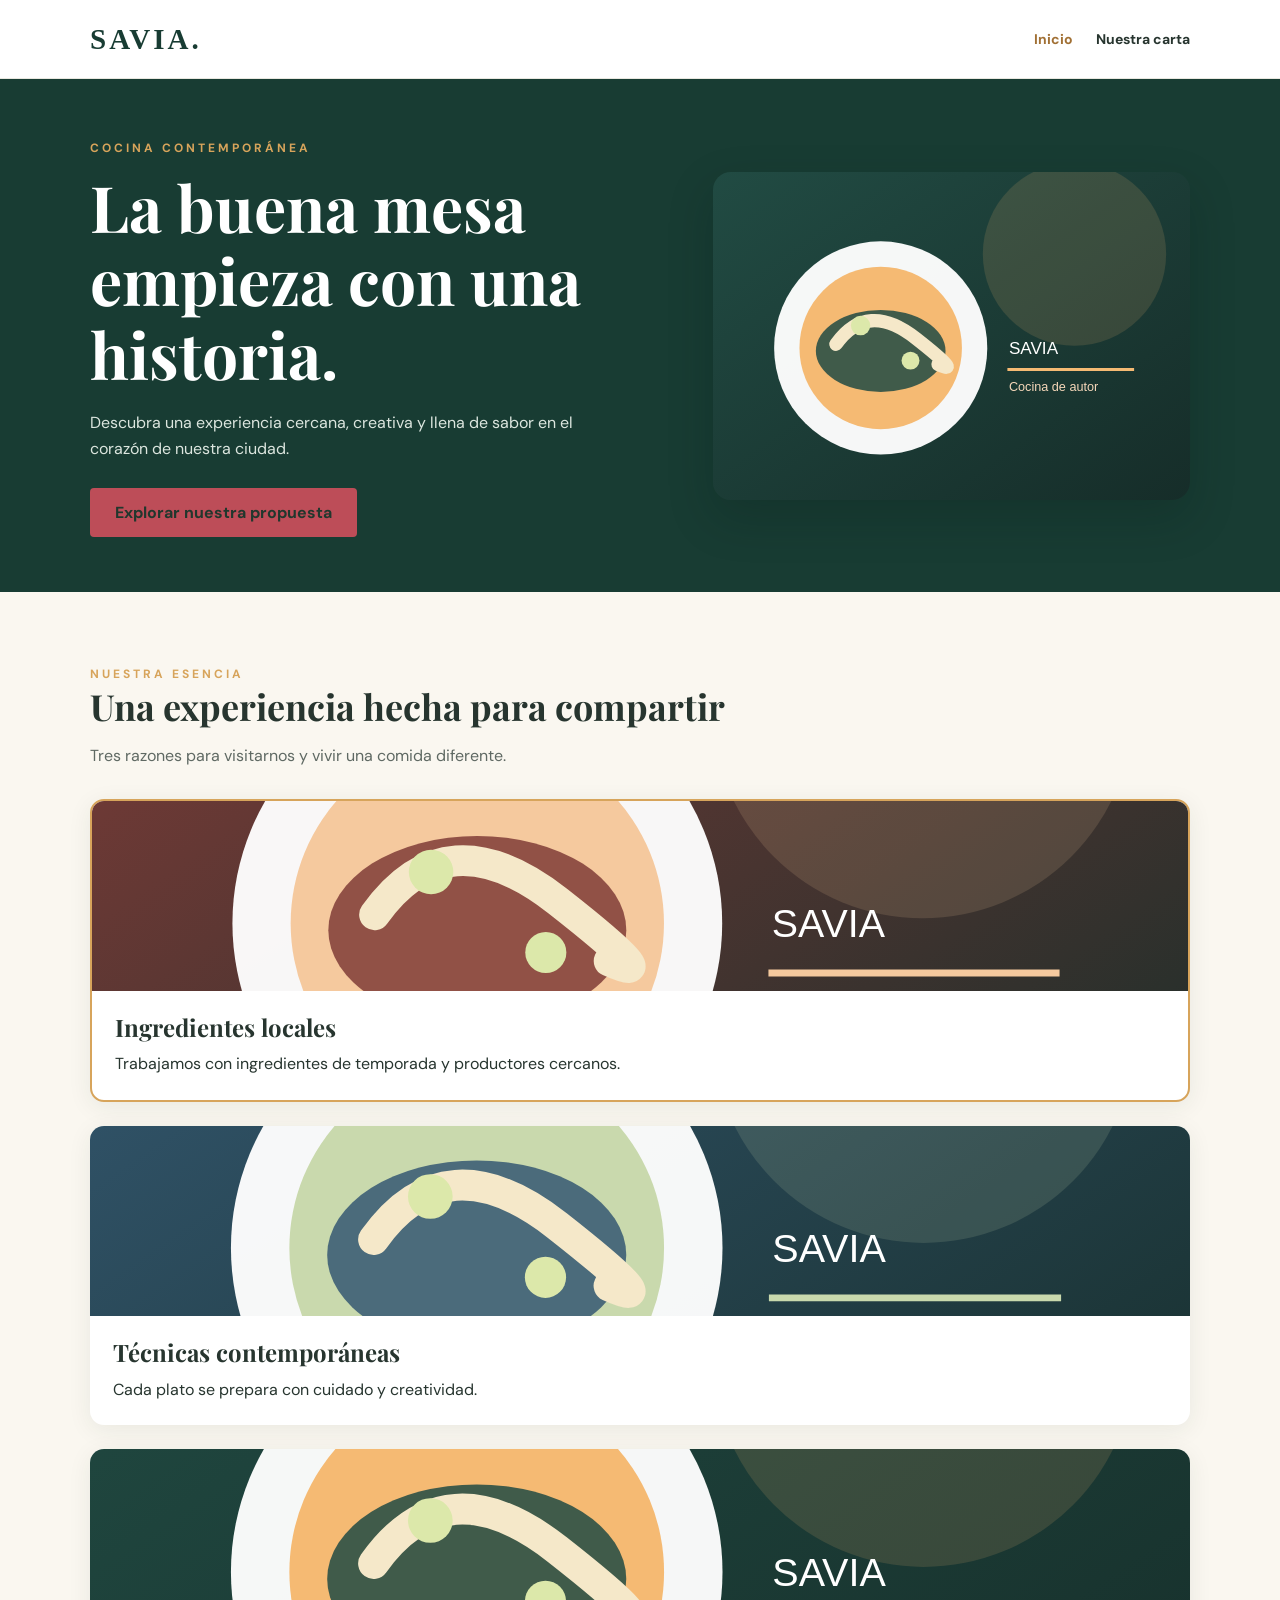
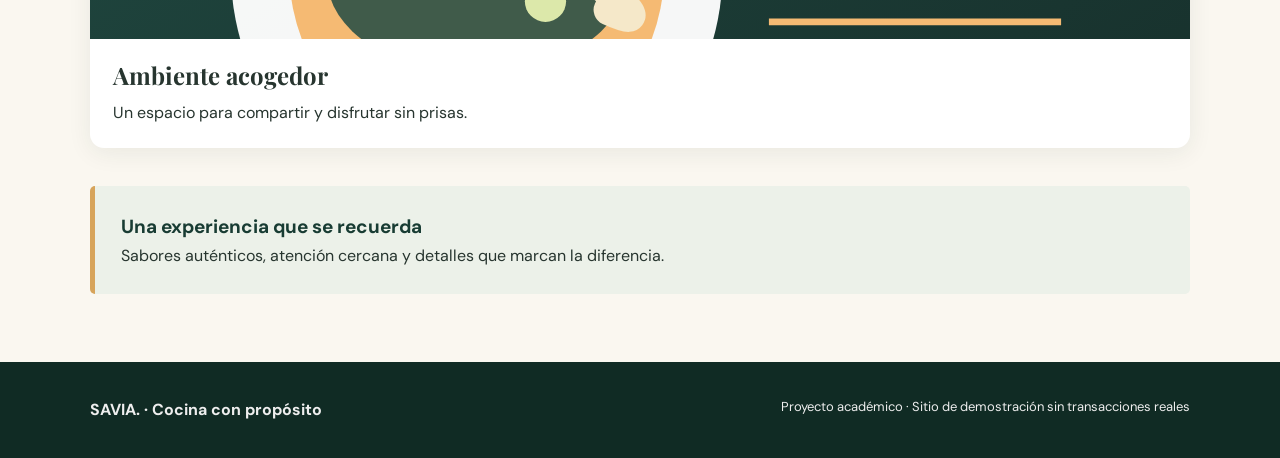
==== index.html @ cd311fb3 "Estructura inicial" ====
<!doctype html>
<html lang="es">
  <head>
    <meta charset="utf-8" />
    <meta content="width=device-width, initial-scale=1.0" name="viewport" />
    <title>SAVIA | Inicio</title>
    <link href="css/styles.css" rel="stylesheet" />
  </head>
  <body>
    <header class="site-header">
      <div class="container nav-inner">
        <a class="logo" href="index.html"> SAVIA. </a>
        <nav aria-label="Navegaci&oacute;n principal" class="nav-links">
          <a aria-current="page" href="index.html"> Inicio </a>
          <a class="nav-contact" href="pages/eventos.html"> Nuestra carta </a>
        </nav>
      </div>
    </header>

    <main>
      <section class="hero">
        <div class="container hero-grid">
          <div>
            <span class="eyebrow"> Cocina contempor&aacute;nea </span>
            <h1>La buena mesa empieza con una historia.</h1>
            <p>
              Descubra una experiencia cercana, creativa y llena de sabor en el
              coraz&oacute;n de nuestra ciudad.
            </p>
            <a class="btn" href="#" id="hero-action">
              Explorar nuestra propuesta
            </a>
          </div>
          <img
            alt="Ilustraci&oacute;n de gastronom&iacute;a Savia"
            src="images/hero.svg"
          />
        </div>
      </section>
      <section class="section container">
        <div class="section-heading">
          <span class="eyebrow"> Nuestra esencia </span>
          <h2>Una experiencia hecha para compartir</h2>
          <p class="muted">
            Tres razones para visitarnos y vivir una comida diferente.
          </p>
        </div>
        <div class="feature-layout">
          <article class="tile card-highlight">
            <img
              alt="Presentaci&oacute;n gastron&oacute;mica 1"
              src="images/plato-1.svg"
            />
            <div class="tile-copy">
              <h3>Ingredientes locales</h3>
              <p>
                Trabajamos con ingredientes de temporada y productores cercanos.
              </p>
            </div>
          </article>
          <article class="tile">
            <img
              alt="Presentaci&oacute;n gastron&oacute;mica 2"
              src="images/plato-2.svg"
            />
            <div class="tile-copy">
              <h3>T&eacute;cnicas contempor&aacute;neas</h3>
              <p>Cada plato se prepara con cuidado y creatividad.</p>
            </div>
          </article>
          <article class="tile">
            <img
              alt="Presentaci&oacute;n gastron&oacute;mica 3"
              src="images/plato-3.svg"
            />
            <div class="tile-copy">
              <h3>Ambiente acogedor</h3>
              <p>Un espacio para compartir y disfrutar sin prisas.</p>
            </div>
          </article>
        </div>
        <div class="statement">
          <p class="statement-title" id="statement-title">
            Una experiencia que se recuerda
          </p>
          <p>
            Sabores aut&eacute;nticos, atenci&oacute;n cercana y detalles que
            marcan la diferencia.
          </p>
        </div>
      </section>
    </main>
    <footer class="site-footer">
      <div class="container footer-inner">
        <strong> SAVIA. &middot; Cocina con prop&oacute;sito </strong>
        <p>
          Proyecto acad&eacute;mico &middot; Sitio de demostraci&oacute;n sin
          transacciones reales
        </p>
      </div>
    </footer>
  </body>
</html>
---- css/styles.css ----
@import url("https://fonts.googleapis.com/css2?family=DM+Sans:wght@400;500;600;700&family=Playfair+Display:wght@600;700&display=swap");
:root {
  --forest: #183c33;
  --cream: #faf7f0;
  --gold: #d7a45b;
  --ink: #27352f;
  --mute: #5f6963;
}
* {
  box-sizing: border-box;
}
body {
  margin: 0;
  background: var(--cream);
  color: var(--ink);
  font-family: "DM Sans", Arial, sans-serif;
  line-height: 1.6;
}
h1,
h2,
h3 {
  font-family: "Playfair Display", Georgia, serif;
  line-height: 1.15;
}
a {
  color: inherit;
  text-decoration: none;
}
img {
  display: block;
  max-width: 100%;
}
.container {
  width: min(1100px, calc(100% - 40px));
  margin-inline: auto;
}
.site-header {
  background: #fff;
  border-bottom: 1px solid #e8e7df;
}
.nav-inner {
  display: flex;
  align-items: center;
  justify-content: space-between;
  gap: 24px;
  min-height: 78px;
}
.logo {
  font-family: Georgia, serif;
  font-size: 29px;
  font-weight: bold;
  letter-spacing: 3px;
  color: var(--forest);
}
.nav-links {
  display: flex;
  align-items: center;
  gap: 23px;
  flex-wrap: wrap;
}
.nav-links a {
  font-size: 14px;
  font-weight: 700;
}
.nav-links a:hover,
.nav-links a[aria-current="page"] {
  color: #a17034;
}
.hero {
  background: var(--forest);
  color: white;
}
.hero-grid {
  display: grid;
  grid-template-columns: 1.1fr 0.9fr;
  gap: 40px;
  align-items: center;
  min-height: 440px;
  padding-block: 55px;
}
.hero h1 {
  font-size: clamp(36px, 5vw, 65px);
  margin: 10px 0 20px;
}
.hero p {
  max-width: 540px;
  color: #dce6df;
}
.hero img {
  width: 100%;
  border-radius: 18px;
  box-shadow: 0 18px 45px #071f183d;
}
.eyebrow {
  text-transform: uppercase;
  letter-spacing: 3px;
  font-size: 12px;
  font-weight: 700;
  color: var(--gold);
}
.btn {
  display: inline-block;
  background: var(--gold);
  color: #21372d;
  padding: 12px 25px;
  border-radius: 4px;
  font-weight: 700;
  margin-top: 10px;
}
.btn:hover {
  filter: brightness(0.93);
}
.section {
  padding-block: 68px;
}
.section h2 {
  font-size: 36px;
  margin: 0 0 15px;
}
.muted {
  color: var(--mute);
}
.feature-layout {
  display: flex;
  flex-direction: column;
  gap: 24px;
  margin-top: 30px;
}
.tile {
  background: white;
  border-radius: 14px;
  overflow: hidden;
  box-shadow: 0 5px 25px #173b2d13;
  flex: 1;
}
.tile img {
  height: 190px;
  width: 100%;
  object-fit: cover;
}
.tile-copy {
  padding: 23px;
}
.tile h3 {
  font-size: 24px;
  margin: 0 0 10px;
}
.tile p {
  margin: 0;
}
.statement {
  background: #ecf1e9;
  padding: 26px;
  border-left: 5px solid var(--gold);
  border-radius: 5px;
  margin-top: 38px;
}
.statement p {
  margin: 0;
}
.statement-title {
  font-size: 19px;
  font-weight: 700;
  color: var(--forest);
}
.section-heading {
  max-width: 690px;
}
.site-footer {
  background: #102b24;
  color: #eee;
  padding: 35px 0;
}
.footer-inner {
  display: flex;
  justify-content: space-between;
  gap: 20px;
  flex-wrap: wrap;
}
.footer-inner p {
  margin: 0;
  font-size: 13px;
}
.page-hero {
  background: var(--forest);
  color: white;
  padding: 55px 0;
}
.page-hero h1 {
  font-size: 48px;
  margin: 10px 0;
}
.page-hero p {
  max-width: 650px;
  color: #d5e4db;
}
.page-grid {
  display: grid;
  grid-template-columns: repeat(3, minmax(0, 1fr));
  gap: 24px;
  margin-top: 28px;
}
.page-grid .tile img {
  height: 185px;
}
.cta {
  padding: 22px;
  margin-top: 30px;
  background: #edf1ea;
  border-radius: 10px;
  font-weight: 600;
}
@media (max-width: 760px) {
  .nav-inner {
    align-items: flex-start;
    flex-direction: column;
    padding-block: 18px;
  }
  .nav-links {
    gap: 12px;
  }
  .hero-grid {
    grid-template-columns: 1fr;
  }
  .feature-layout {
    display: flex;
    flex-direction: column;
  }
  .page-grid {
    display: grid;
    grid-template-columns: 1fr;
  }
  .hero h1 {
    font-size: 39px;
  }
  .page-hero h1 {
    font-size: 37px;
  }
}
.card-highlight {
  border: 2px solid #d7a45b;
}

#hero-action {
  background: #bd4d58;
}
@media (max-width: 760px) {
  .nav-inner {
    flex-direction: row;
  }
  .nav-links {
    flex-wrap: nowrap;
  }
}
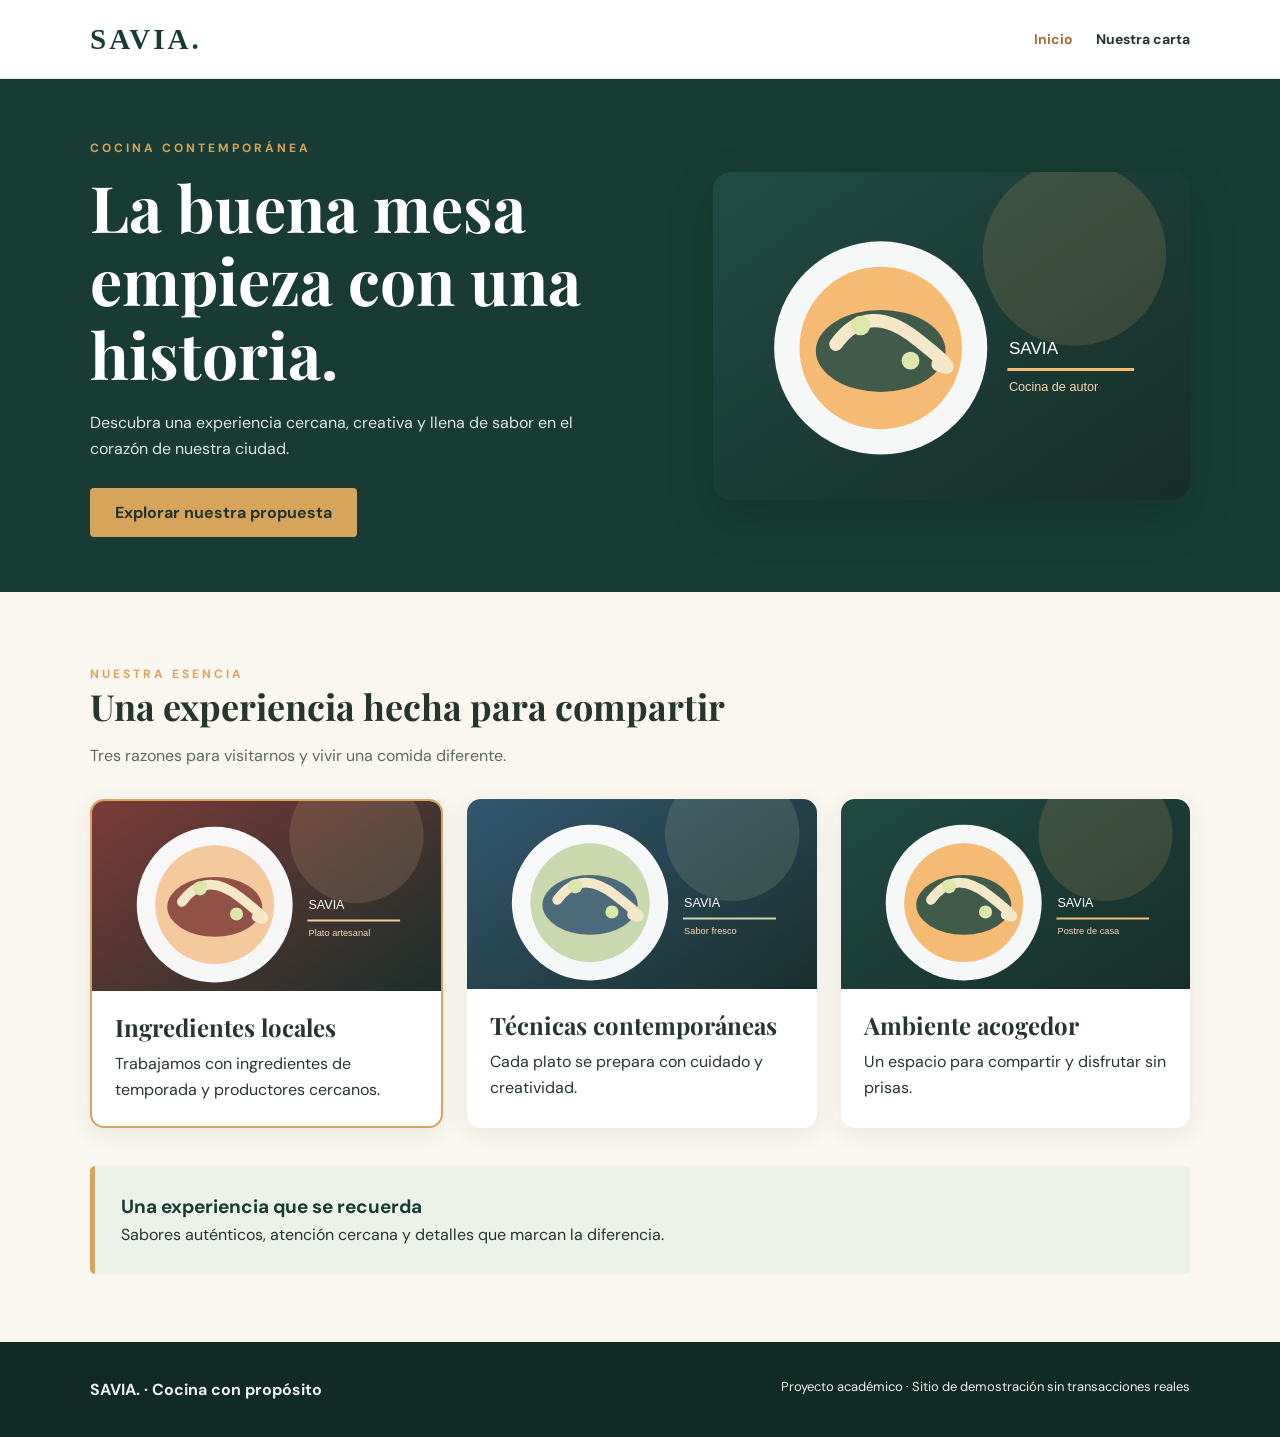
==== commit 874db096: "Correccion de bugs" ====
--- a/index.html
+++ b/index.html
@@ -12,7 +12,7 @@
         <a class="logo" href="index.html"> SAVIA. </a>
         <nav aria-label="Navegaci&oacute;n principal" class="nav-links">
           <a aria-current="page" href="index.html"> Inicio </a>
-          <a class="nav-contact" href="pages/eventos.html"> Nuestra carta </a>
+          <a class="nav-contact" href="pages/menu.html"> Nuestra carta </a>
         </nav>
       </div>
     </header>
@@ -27,7 +27,7 @@
               Descubra una experiencia cercana, creativa y llena de sabor en el
               coraz&oacute;n de nuestra ciudad.
             </p>
-            <a class="btn" href="#" id="hero-action">
+            <a class="btn" href="pages/menu.html" id="hero-action">
               Explorar nuestra propuesta
             </a>
           </div>
--- a/css/styles.css
+++ b/css/styles.css
@@ -122,7 +122,7 @@
 }
 .feature-layout {
   display: flex;
-  flex-direction: column;
+  flex-direction: row;
   gap: 24px;
   margin-top: 30px;
 }
@@ -242,9 +242,9 @@
 }
 
 #hero-action {
-  background: #bd4d58;
-}
-@media (max-width: 760px) {
+  background: var(--gold);
+}
+@media (max-width: 374px) {
   .nav-inner {
     flex-direction: row;
   }
@@ -252,3 +252,4 @@
     flex-wrap: nowrap;
   }
 }
+
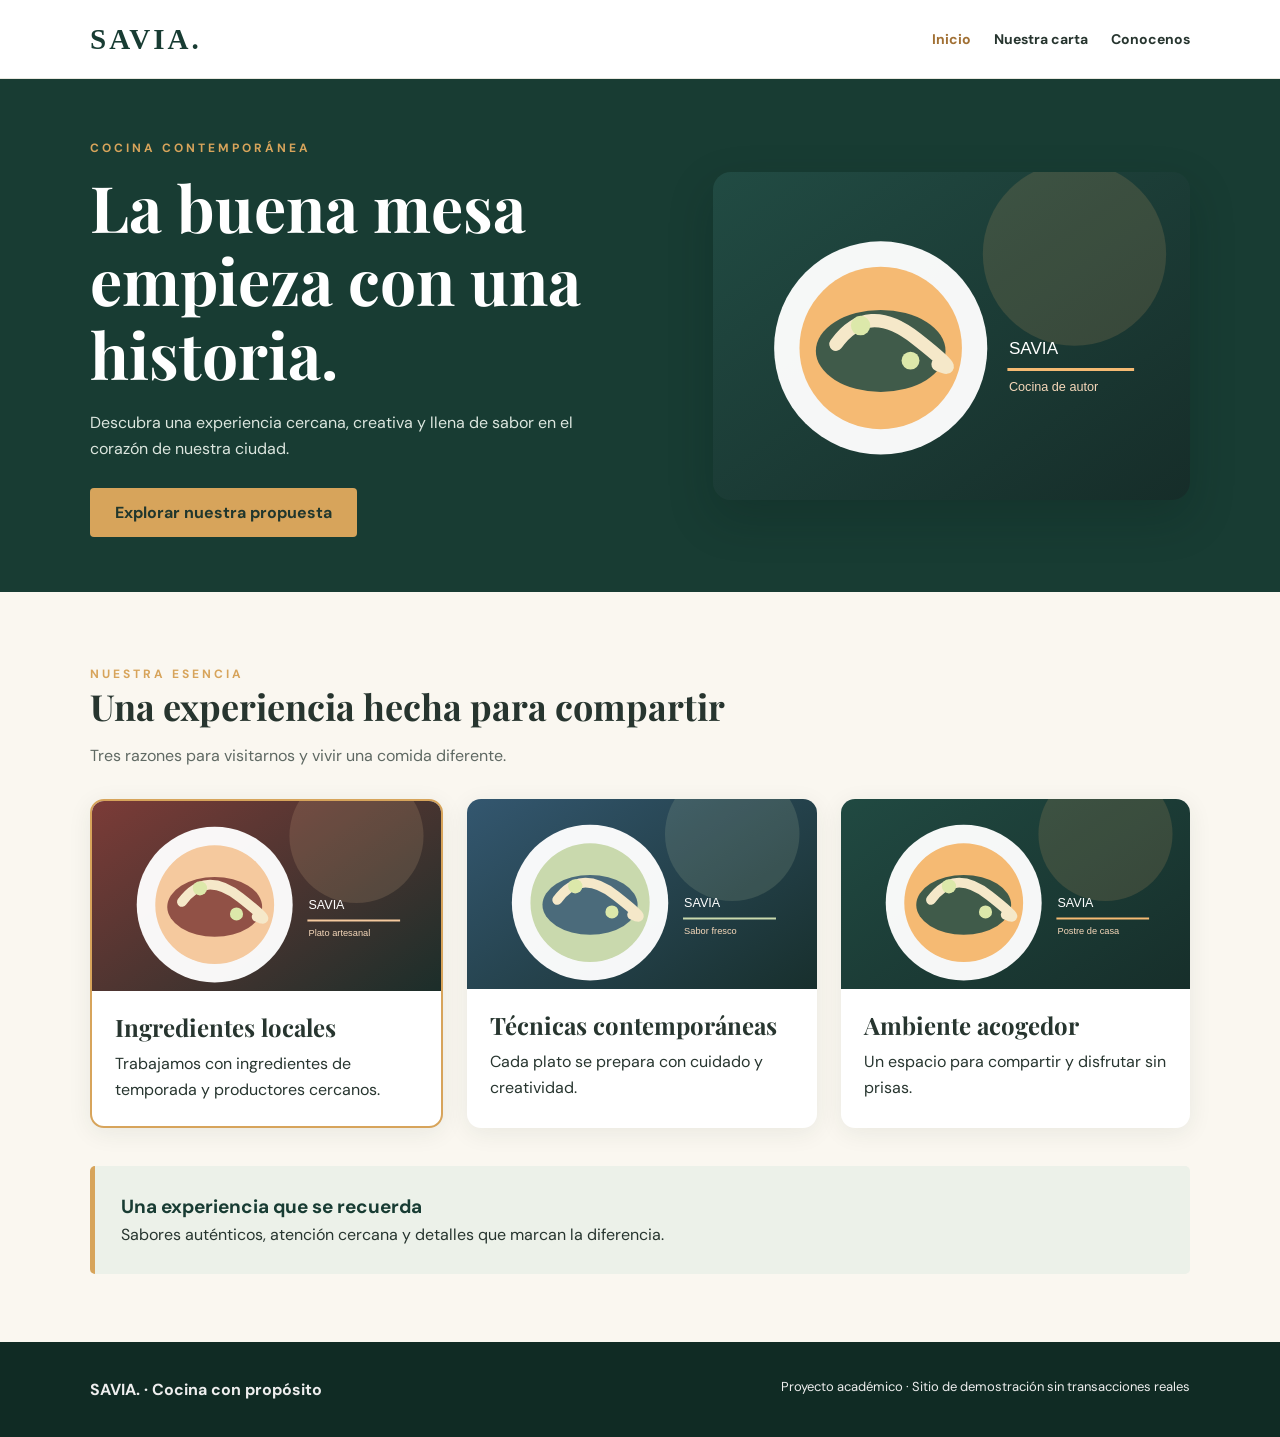
==== commit 53677f8e: "feature2 primera parte" ====
--- a/index.html
+++ b/index.html
@@ -13,6 +13,7 @@
         <nav aria-label="Navegaci&oacute;n principal" class="nav-links">
           <a aria-current="page" href="index.html"> Inicio </a>
           <a class="nav-contact" href="pages/menu.html"> Nuestra carta </a>
+           <a class="nav-equipo" href="pages/equipo.html"> Conocenos </a>
         </nav>
       </div>
     </header>
